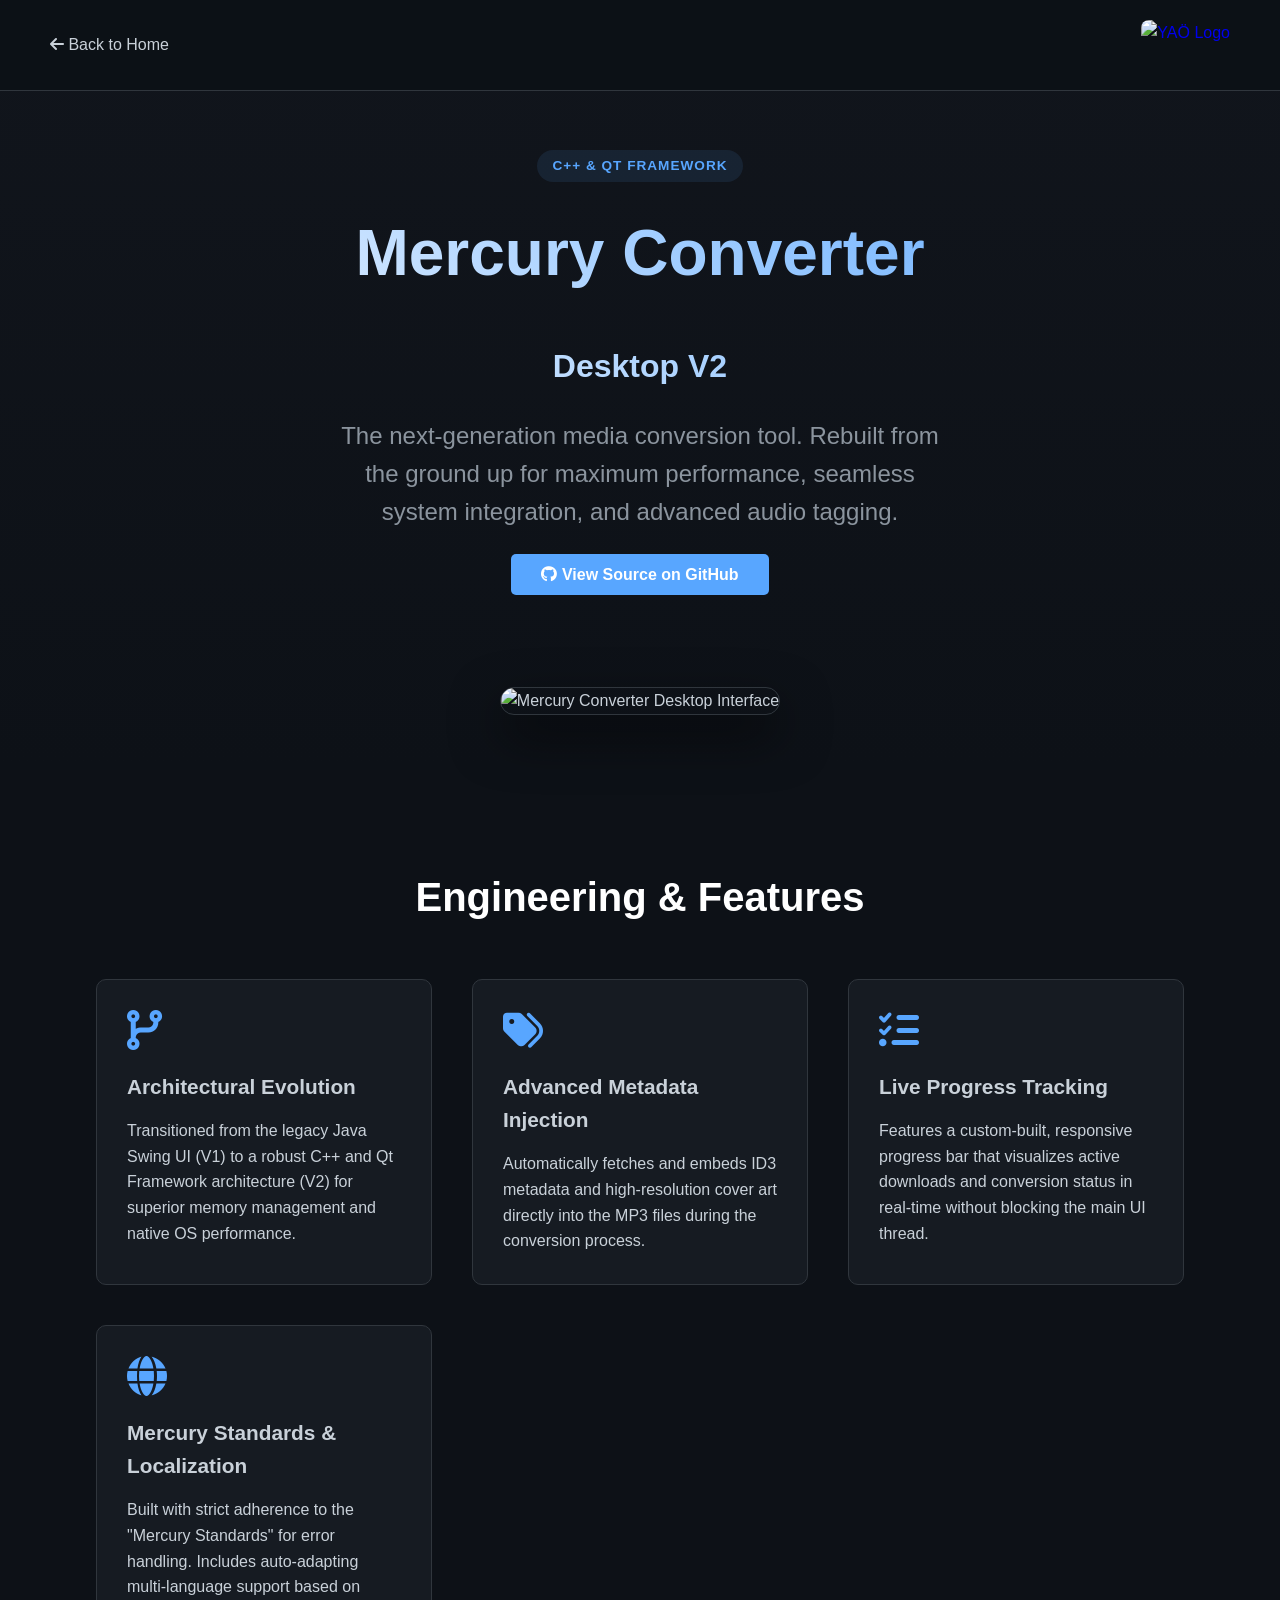
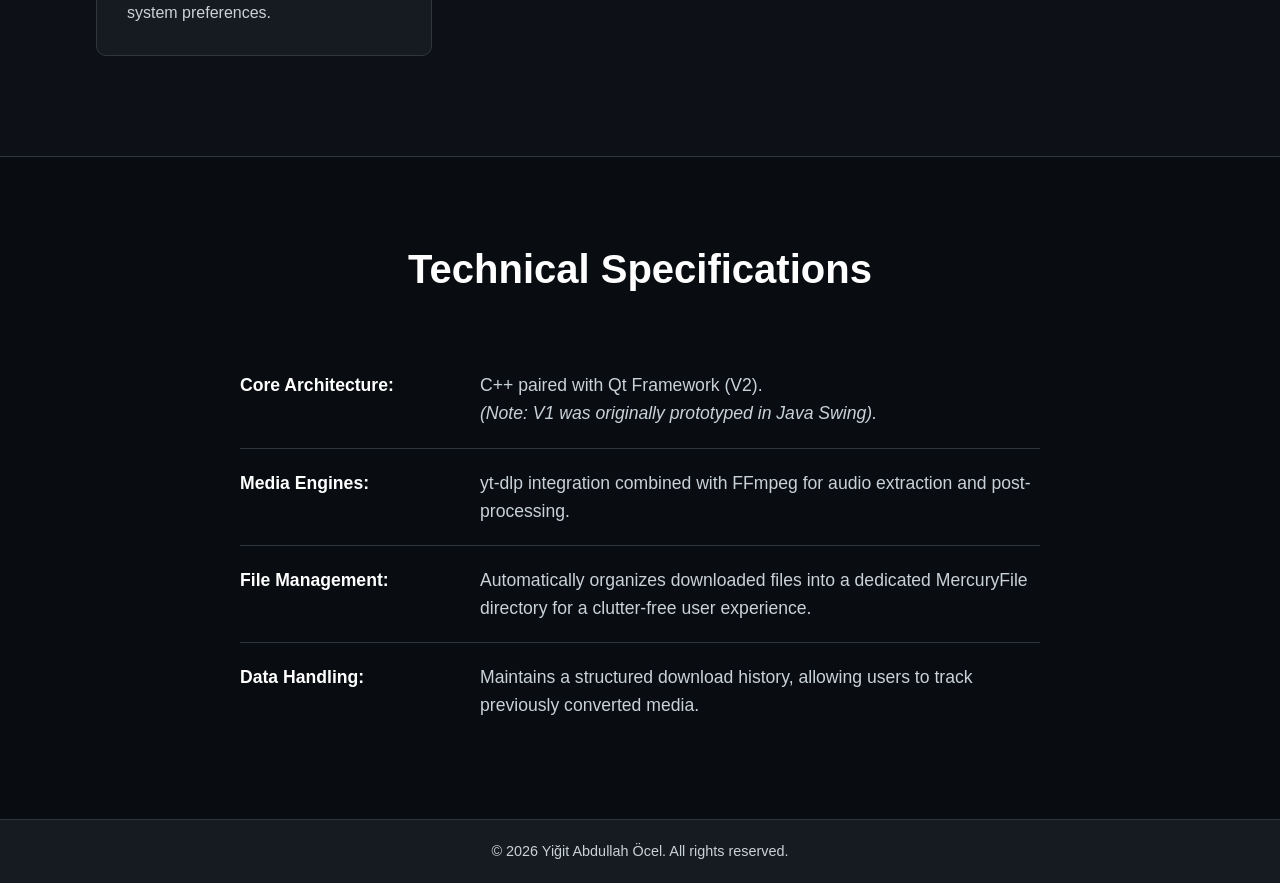
==== mercury_converter_desktop.htm @ 60fd7fab "Initial website release" ====
<!DOCTYPE html>
<html lang="en">
<head>
    <meta charset="UTF-8">
    <meta name="viewport" content="width=device-width, initial-scale=1.0">
    <title>Mercury Converter (Desktop V2) | Yiğit Abdullah Öcel</title>
    <link rel="stylesheet" href="StyleSheet.css">
    <link rel="stylesheet" href="https://cdnjs.cloudflare.com/ajax/libs/font-awesome/6.4.0/css/all.min.css">
</head>
<body>

    <!-- Simple Navbar -->
    <nav id="navbar">
        <a href="mercurywebsite.htm" class="back-link"><i class="fas fa-arrow-left"></i> Back to Home</a>
        <a href="mercurywebsite.htm" class="logo">
            <img src="C:\Users\ocely\OneDrive\Obrazy\28040-3000x2025-desktop-hd-mercury-background-image.jpg" alt="YAÖ Logo">
        </a>
    </nav>

    <!-- Product Hero Section -->
    <header class="product-hero">
        <div class="product-hero-content">
            <span class="badge">C++ & Qt Framework</span>
            <h1 class="product-title">Mercury Converter <br><span style="font-size: 2rem; color: #8b949e;">Desktop V2</span></h1>
            <p class="product-subtitle">The next-generation media conversion tool. Rebuilt from the ground up for maximum performance, seamless system integration, and advanced audio tagging.</p>
            <div class="product-cta">
                <a href="https://github.com/TC-Mercury/Mercury_Converter_for_Desktop_V2" target="_blank" class="btn"><i class="fab fa-github"></i> View Source on GitHub</a>
            </div>
        </div>

    <div style="margin-top: 50px;">
        <img src="C:\Users\ocely\OneDrive\Obrazy\Screenshots\Screenshot 2026-08-17 141127.png" alt="Mercury Converter Desktop Interface" class="product-main-img" style="border-radius: 15px; border: 1px solid #30363d;">
    </div>
    </header>

    <!-- Product Features -->
    <section class="product-features-section">
        <div class="container">
            <h2>Engineering & Features</h2>
            <div class="feature-grid">

                <div class="feature-box">
                    <i class="fas fa-code-branch"></i>
                    <h3>Architectural Evolution</h3>
                    <p>Transitioned from the legacy Java Swing UI (V1) to a robust C++ and Qt Framework architecture (V2) for superior memory management and native OS performance.</p>
                </div>

                <div class="feature-box">
                    <i class="fas fa-tags"></i>
                    <h3>Advanced Metadata Injection</h3>
                    <p>Automatically fetches and embeds ID3 metadata and high-resolution cover art directly into the MP3 files during the conversion process.</p>
                </div>

                <div class="feature-box">
                    <i class="fas fa-tasks"></i>
                    <h3>Live Progress Tracking</h3>
                    <p>Features a custom-built, responsive progress bar that visualizes active downloads and conversion status in real-time without blocking the main UI thread.</p>
                </div>

                <div class="feature-box">
                    <i class="fas fa-globe"></i>
                    <h3>Mercury Standards & Localization</h3>
                    <p>Built with strict adherence to the "Mercury Standards" for error handling. Includes auto-adapting multi-language support based on system preferences.</p>
                </div>

            </div>
        </div>
    </section>

    <!-- Technical Specifications -->
    <section class="tech-specs">
        <div class="container">
            <h2>Technical Specifications</h2>
            <ul class="specs-list">
                <li>
                    <strong>Core Architecture:</strong>
                    <span>C++ paired with Qt Framework (V2). <br><em>(Note: V1 was originally prototyped in Java Swing).</em></span>
                </li>
                <li>
                    <strong>Media Engines:</strong>
                    <span>yt-dlp integration combined with FFmpeg for audio extraction and post-processing.</span>
                </li>
                <li>
                    <strong>File Management:</strong>
                    <span>Automatically organizes downloaded files into a dedicated <code>MercuryFile</code> directory for a clutter-free user experience.</span>
                </li>
                <li>
                    <strong>Data Handling:</strong>
                    <span>Maintains a structured download history, allowing users to track previously converted media.</span>
                </li>
            </ul>
        </div>
    </section>

    <footer>
        <p>&copy; 2026 Yiğit Abdullah Öcel. All rights reserved.</p>
    </footer>

    <script src="script.js"></script>
</body>
</html>
---- StyleSheet.css ----
BODY
{
}
/* Genel Ayarlar */
:root {
    --bg-color: #0d1117;
    --text-color: #c9d1d9;
    --accent-color: #58a6ff;
    --card-bg: #161b22;
    --border-color: #30363d;
}

* {
    margin: 0;
    padding: 0;
    box-sizing: border-box;
    font-family: 'Segoe UI', Tahoma, Geneva, Verdana, sans-serif;
}

body {
    background-color: var(--bg-color);
    color: var(--text-color);
    line-height: 1.6;
}

html {
    scroll-behavior: smooth;
}

.container {
    width: 85%;
    max-width: 1200px;
    margin: auto;
}

/* Navigasyon */
nav {
    display: flex;
    justify-content: space-between;
    align-items: center;
    padding: 20px 50px;
    background-color: rgba(13, 17, 23, 0.95);
    position: fixed;
    width: 100%;
    top: 0;
    z-index: 1000;
    border-bottom: 1px solid var(--border-color);
    transition: 0.3s;
}

   nav .logo {
    display: flex;
    align-items: center;
    text-decoration: none;
}

nav .logo img {
    height: 50px;
    width: auto;
    border-radius: 8px;
    transition: transform 0.3s ease;
}

nav .logo img:hover {
    transform: scale(1.05);
}

    nav ul {
        list-style: none;
        display: flex;
    }

        nav ul li {
            margin-left: 30px;
        }

            nav ul li a {
                color: var(--text-color);
                text-decoration: none;
                font-weight: 500;
                transition: 0.3s;
            }

                nav ul li a:hover {
                    color: var(--accent-color);
                }

/* Ana Ekran (Hero) */
.hero {
    min-height: 100vh;
    padding-top: 120px;
    padding-bottom: 50px;
    display: flex;
    align-items: center;
    justify-content: center;
    text-align: center;
    background: radial-gradient(circle at center, #1f242d 0%, var(--bg-color) 100%);
}

    .hero h1 {
        font-size: 3.5rem;
        margin-bottom: 15px;
    }

.highlight {
    color: var(--accent-color);
}

.hero p {
    font-size: 1.2rem;
    margin-bottom: 30px;
    color: #8b949e;
}

.btn {
    padding: 12px 30px;
    background-color: var(--accent-color);
    color: #fff;
    text-decoration: none;
    border-radius: 5px;
    font-weight: bold;
    transition: background 0.3s, transform 0.2s;
}

    .btn:hover {
        background-color: #1f6feb;
        transform: translateY(-3px);
    }

/* B�l�m Ba�l�klar� */
section {
    padding: 100px 0;
}

h2 {
    text-align: center;
    font-size: 2.5rem;
    margin-bottom: 50px;
    color: #fff;
}

/* Hakk�mda */
.about-content {
    background-color: var(--card-bg);
    padding: 40px;
    border-radius: 10px;
    border: 1px solid var(--border-color);
    text-align: center;
    font-size: 1.1rem;
}

    .about-content p {
        margin-bottom: 15px;
    }

/* Projeler Grid Sistemi */
.project-grid {
    display: grid;
    grid-template-columns: repeat(auto-fit, minmax(300px, 1fr));
    gap: 30px;
}

.project-card {
    background-color: var(--card-bg);
    border: 1px solid var(--border-color);
    border-radius: 10px;
    overflow: hidden;
    transition: transform 0.3s, box-shadow 0.3s;
}

    .project-card:hover {
        transform: translateY(-10px);
        box-shadow: 0 10px 20px rgba(0,0,0,0.5);
        border-color: var(--accent-color);
    }

    .project-card img {
        width: 100%;
        height: 200px;
        object-fit: cover;
        border-bottom: 1px solid var(--border-color);
    }

.project-info {
    padding: 20px;
}

    .project-info h3 {
        margin-bottom: 10px;
        color: var(--accent-color);
    }

/* �leti�im */
.contact {
    text-align: center;
}

.social-links {
    margin-top: 30px;
    display: flex;
    justify-content: center;
    gap: 20px;
}

    .social-links a {
        display: flex;
        align-items: center;
        gap: 8px;
        color: var(--text-color);
        text-decoration: none;
        font-size: 1.1rem;
        background-color: var(--card-bg);
        padding: 10px 20px;
        border-radius: 5px;
        border: 1px solid var(--border-color);
        transition: 0.3s;
    }

        .social-links a:hover {
            background-color: var(--accent-color);
            color: #fff;
            border-color: var(--accent-color);
        }

/* Footer */
footer {
    text-align: center;
    padding: 20px;
    background-color: var(--card-bg);
    border-top: 1px solid var(--border-color);
    font-size: 0.9rem;
}
/* Ana sayfa kartlar�ndaki buton i�in */
.outline-btn {
    display: inline-block;
    margin-top: 15px;
    padding: 8px 20px;
    background: transparent;
    color: var(--accent-color);
    border: 1px solid var(--accent-color);
    font-size: 0.9rem;
}

    .outline-btn:hover {
        background: var(--accent-color);
        color: #fff;
        transform: none; /* Kart hover'� ile �ak��mamas� i�in */
    }

/* --- �R�N SUNUM SAYFASI CSS --- */

.back-link {
    color: var(--text-color);
    text-decoration: none;
    font-weight: 500;
    transition: 0.3s;
}

    .back-link:hover {
        color: var(--accent-color);
    }

.product-hero {
    padding: 150px 5% 50px;
    text-align: center;
    background: linear-gradient(to bottom, #11151c 0%, var(--bg-color) 100%);
}

.badge {
    display: inline-block;
    padding: 5px 15px;
    background-color: rgba(88, 166, 255, 0.1);
    color: var(--accent-color);
    border-radius: 20px;
    font-size: 0.85rem;
    font-weight: bold;
    margin-bottom: 20px;
    text-transform: uppercase;
    letter-spacing: 1px;
}

.product-title {
    font-size: 4rem;
    font-weight: 800;
    margin-bottom: 10px;
    /* Metne ��k bir gradient efekti */
    background: -webkit-linear-gradient(45deg, #ffffff, #58a6ff);
    -webkit-background-clip: text;
    -webkit-text-fill-color: transparent;
}

.product-subtitle {
    font-size: 1.5rem;
    color: #8b949e;
    max-width: 600px;
    margin: 0 auto 30px;
}

.product-main-img {
    width: 100%;
    max-width: 900px;
    height: auto;
    border-radius: 15px;
    margin-top: 50px;
    box-shadow: 0 20px 50px rgba(0,0,0,0.6);
    border: 1px solid var(--border-color);
    transition: transform 0.5s;
}

    .product-main-img:hover {
        transform: scale(1.02);
    }

/* �zellikler Grid Sistemi */
.product-features-section {
    background-color: var(--bg-color);
}

.feature-grid {
    display: grid;
    grid-template-columns: repeat(auto-fit, minmax(280px, 1fr));
    gap: 40px;
    margin-top: 40px;
}

.feature-box {
    text-align: left;
    padding: 30px;
    background-color: var(--card-bg);
    border-radius: 10px;
    border: 1px solid var(--border-color);
}

    .feature-box i {
        font-size: 2.5rem;
        color: var(--accent-color);
        margin-bottom: 20px;
    }

    .feature-box h3 {
        margin-bottom: 15px;
        font-size: 1.3rem;
    }

/* Teknik �zellikler Tablosu (Grid Sistemli D�zen) */
.tech-specs {
    background-color: #090c10;
    border-top: 1px solid var(--border-color);
    padding: 80px 0;
}

.specs-list {
    max-width: 800px; /* Okunabilirli�i art�rmak i�in biraz geni�lettik */
    margin: 0 auto;
    list-style: none;
    font-size: 1.1rem;
}

    .specs-list li {
        padding: 20px 0;
        border-bottom: 1px solid var(--border-color);
        display: grid;
        /* Sol s�tuna sabit 220px, sa� s�tuna kalan t�m alan� (1fr) veriyoruz */
        grid-template-columns: 220px 1fr;
        gap: 20px;
        align-items: start; /* Metinleri yukar�dan hizalar */
    }

        .specs-list li:last-child {
            border-bottom: none;
        }

    .specs-list strong {
        color: #fff;
    }

    .specs-list span {
        color: #c9d1d9;
        text-align: left;
        line-height: 1.6;
    }

/* Telefon ekranlar� i�in duyarl� (Responsive) tasar�m */
@media (max-width: 600px) {
    .specs-list li {
        grid-template-columns: 1fr; /* Mobilde alt alta ge�mesi i�in tek s�tun */
        gap: 8px;
    }

    .specs-list strong {
        color: var(--accent-color); /* Mobilde ba�l�klar� vurgulamak i�in */
    }
}
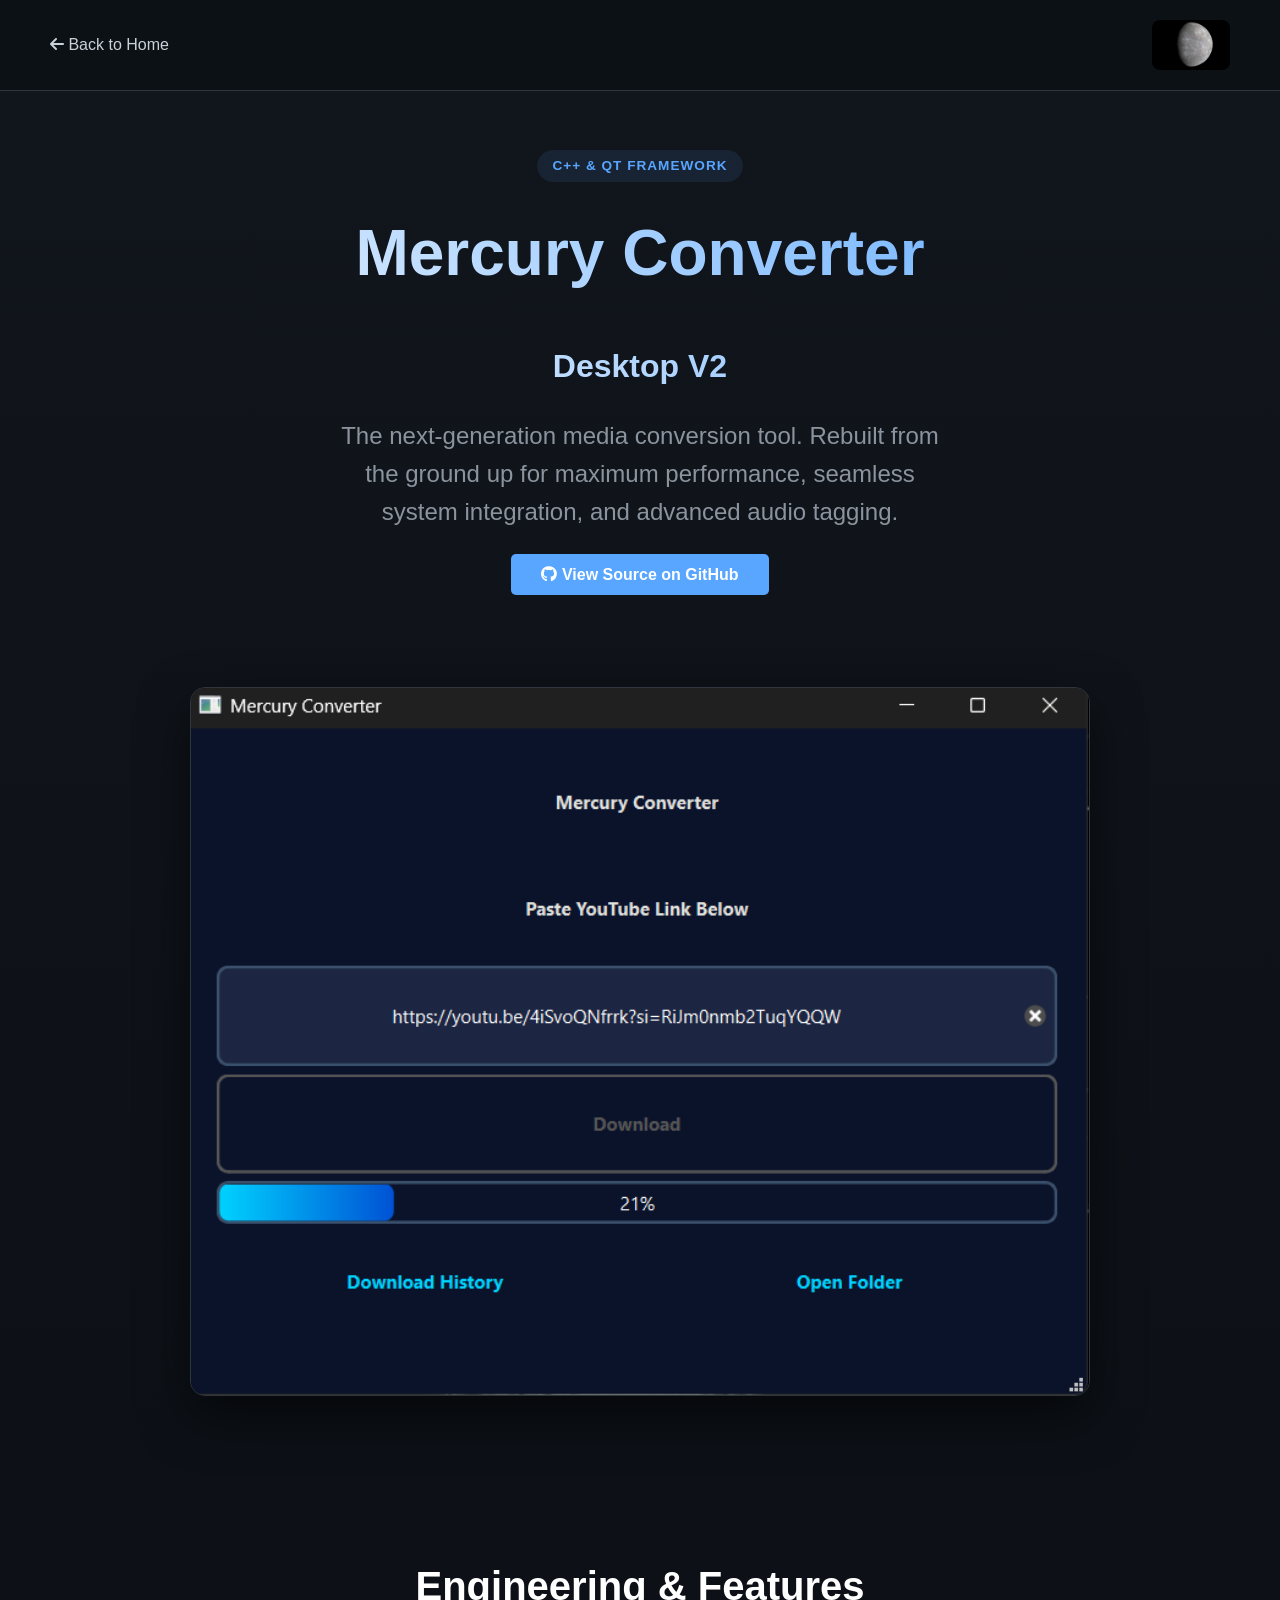
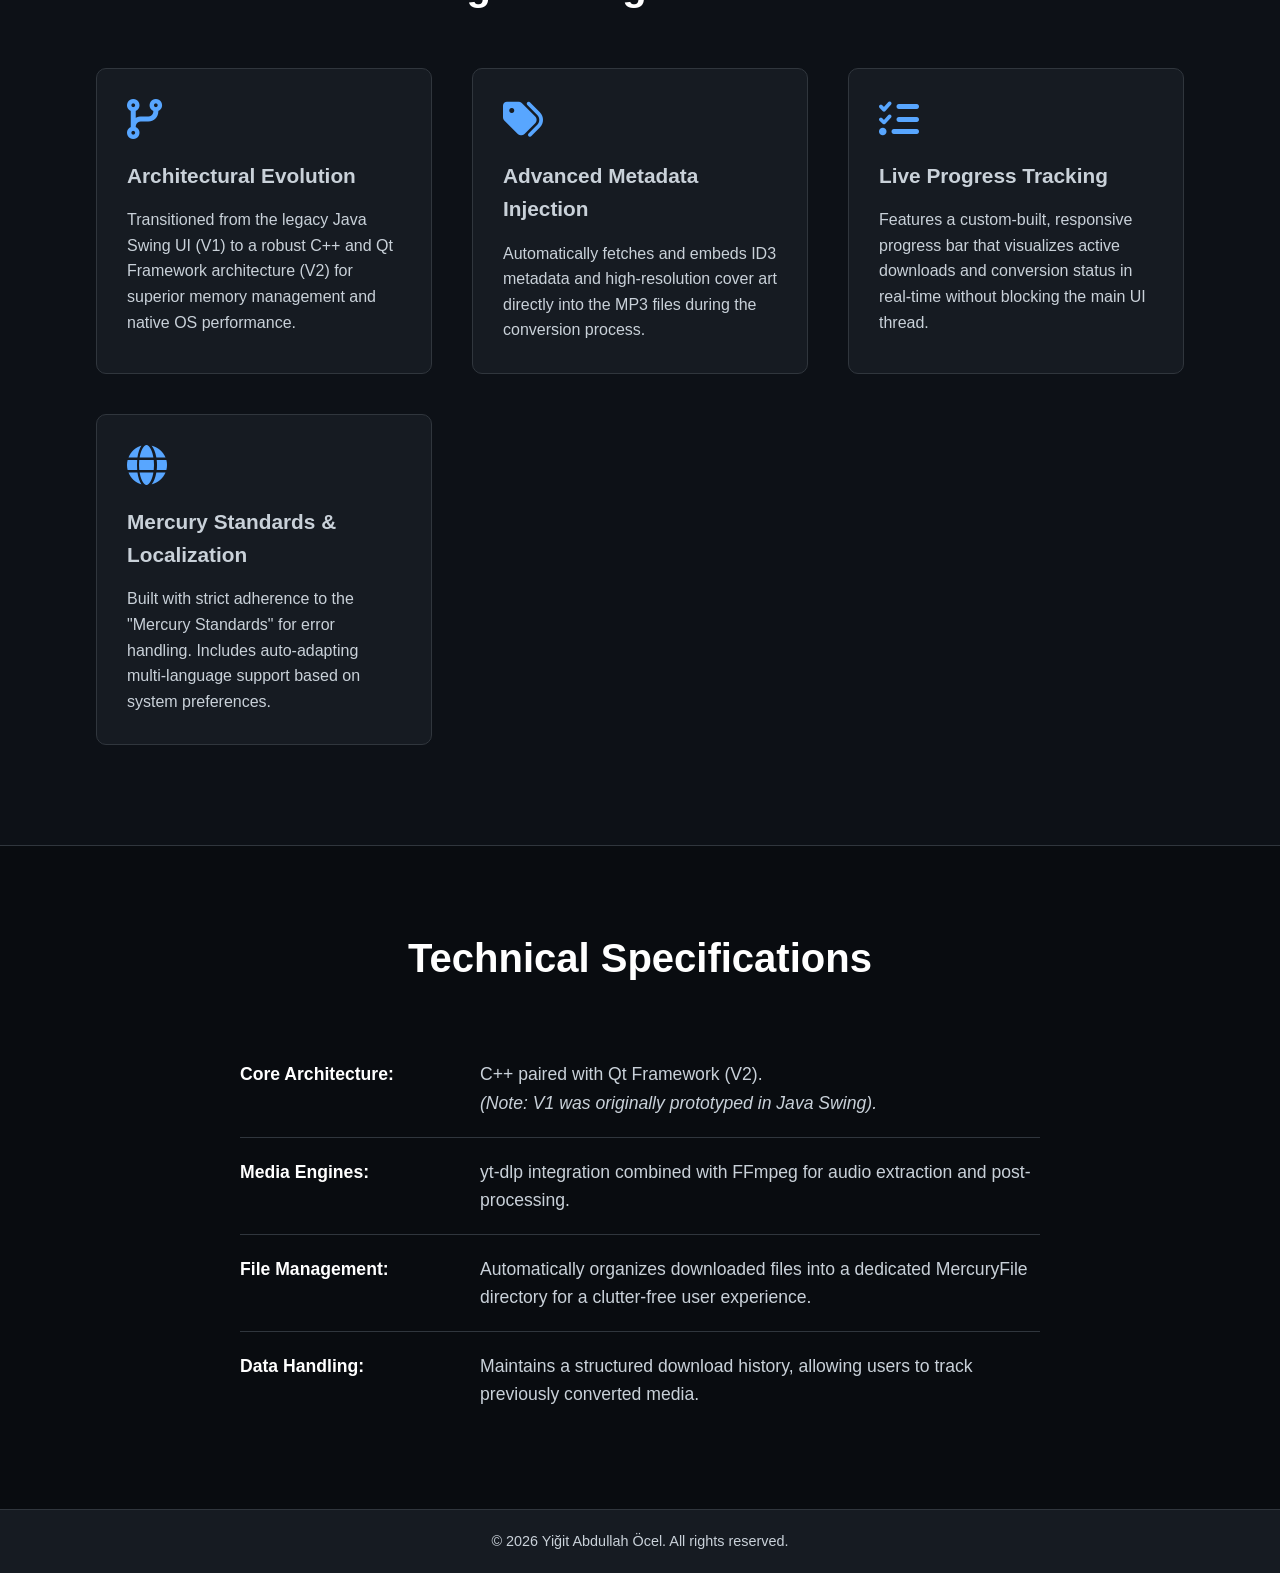
==== commit 562ba4ef: "Fixes" ====
--- a/mercury_converter_desktop.htm
+++ b/mercury_converter_desktop.htm
@@ -11,9 +11,9 @@
 
     <!-- Simple Navbar -->
     <nav id="navbar">
-        <a href="mercurywebsite.htm" class="back-link"><i class="fas fa-arrow-left"></i> Back to Home</a>
-        <a href="mercurywebsite.htm" class="logo">
-            <img src="C:\Users\ocely\OneDrive\Obrazy\28040-3000x2025-desktop-hd-mercury-background-image.jpg" alt="YAÖ Logo">
+        <a href="index.html" class="back-link"><i class="fas fa-arrow-left"></i> Back to Home</a>
+        <a href="index.html" class="logo">
+            <img src="Pics/28040-3000x2025-desktop-hd-mercury-background-image.jpg" alt="YAÖ Logo">
         </a>
     </nav>
 
@@ -28,9 +28,9 @@
             </div>
         </div>
 
-    <div style="margin-top: 50px;">
-        <img src="C:\Users\ocely\OneDrive\Obrazy\Screenshots\Screenshot 2026-08-17 141127.png" alt="Mercury Converter Desktop Interface" class="product-main-img" style="border-radius: 15px; border: 1px solid #30363d;">
-    </div>
+        <div style="margin-top: 50px;">
+            <img src="Pics/Screenshot 2026-08-17 141127.png" alt="Mercury Converter Desktop Interface" class="product-main-img" style="border-radius: 15px; border: 1px solid #30363d;">
+        </div>
     </header>
 
     <!-- Product Features -->
